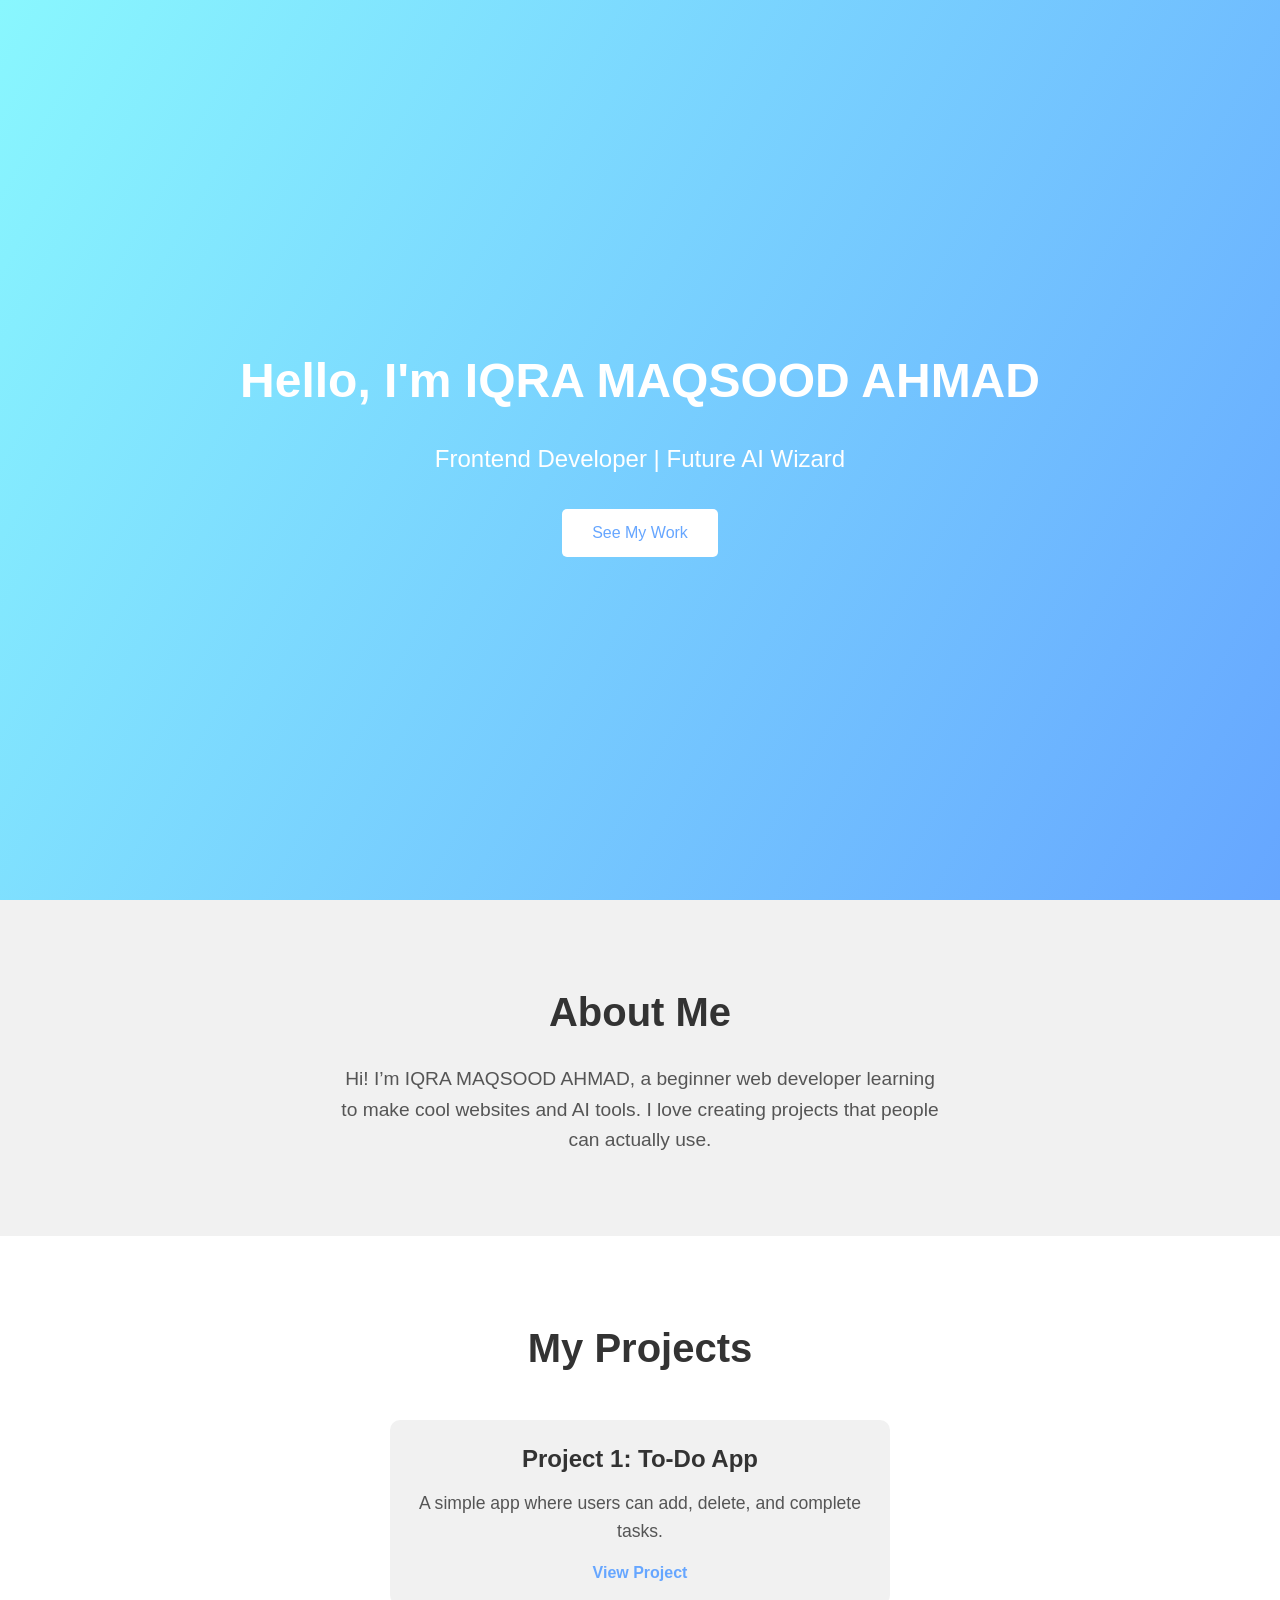
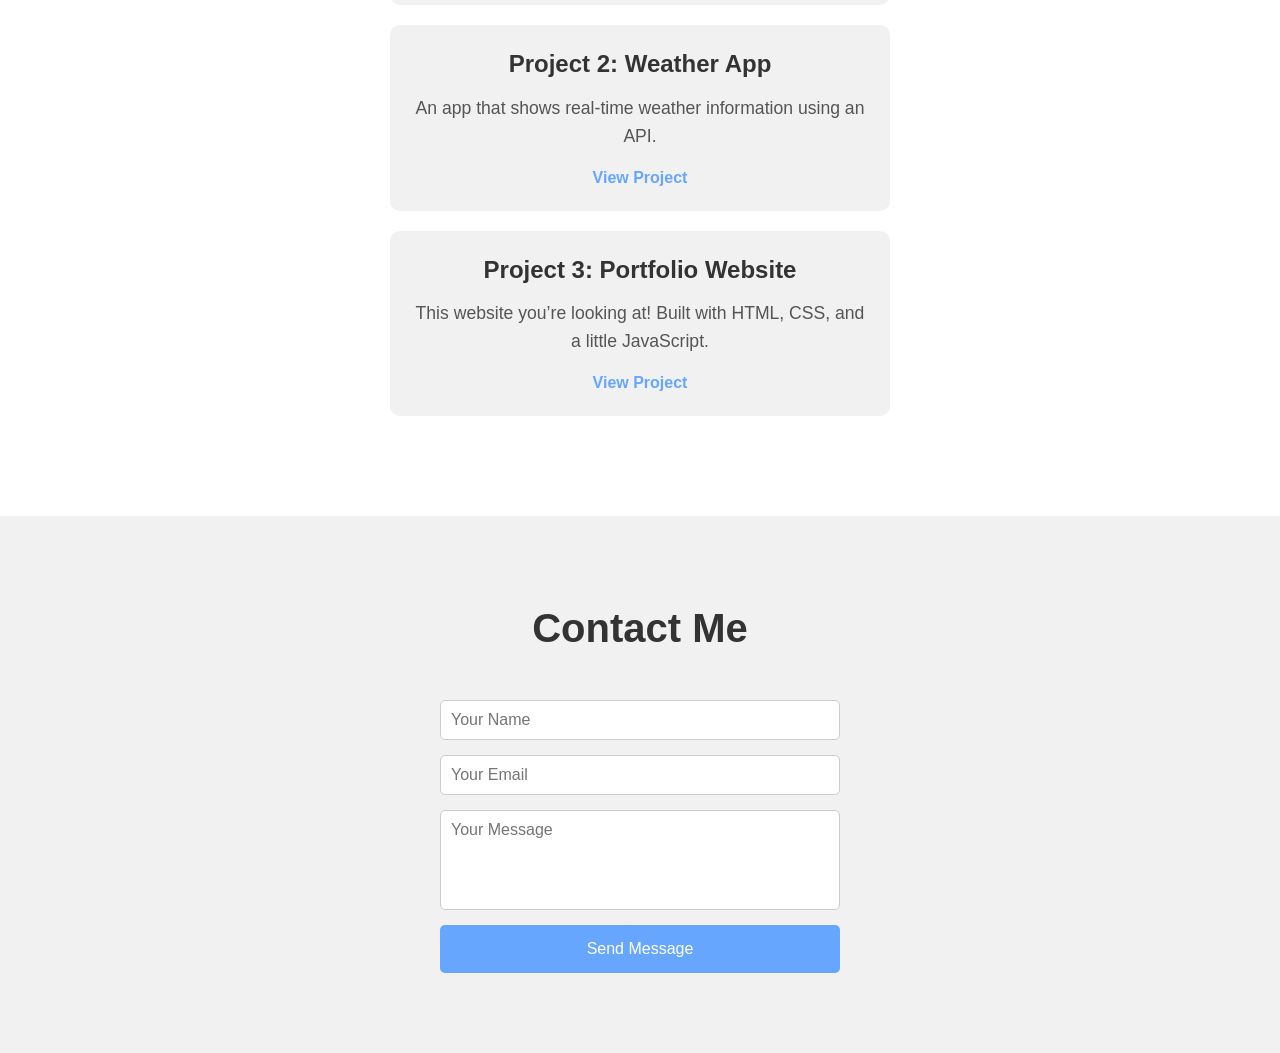
==== MyPortfolio/index.html @ d713c071 "Add files via upload" ====
<!DOCTYPE html>
<html lang="en">
<head>
  <meta charset="UTF-8">
  <meta name="viewport" content="width=device-width, initial-scale=1.0">
  <title>My First Website</title>
  <link rel="stylesheet" href="style.css">
</head>
<body>

  <!-- HERO SECTION -->
  <section id="hero">
    <h1>Hello, I'm IQRA MAQSOOD AHMAD</h1>
    <p>Frontend Developer | Future AI Wizard</p>
    <button>See My Work</button>
  </section>

  <!-- ABOUT SECTION -->
  <section id="about">
    <h2>About Me</h2>
    <p>Hi! I’m IQRA MAQSOOD AHMAD, a beginner web developer learning to make cool websites and AI tools. I love creating projects that people can actually use.</p>
  </section>

  <!-- PROJECTS SECTION -->
  <section id="projects">
    <h2>My Projects</h2>

    <div class="project">
      <h3>Project 1: To-Do App</h3>
      <p>A simple app where users can add, delete, and complete tasks.</p>
      <a href="#">View Project</a>
    </div>

    <div class="project">
      <h3>Project 2: Weather App</h3>
      <p>An app that shows real-time weather information using an API.</p>
      <a href="#">View Project</a>
    </div>

    <div class="project">
      <h3>Project 3: Portfolio Website</h3>
      <p>This website you’re looking at! Built with HTML, CSS, and a little JavaScript.</p>
      <a href="#">View Project</a>
    </div>
  </section>

</body>
<!-- CONTACT SECTION -->
<section id="contact">
  <h2>Contact Me</h2>
  <form>
    <input type="text" placeholder="Your Name" required>
    <input type="email" placeholder="Your Email" required>
    <textarea placeholder="Your Message" required></textarea>
    <button type="submit">Send Message</button>
  </form>
</section>
</html>
---- MyPortfolio/style.css ----
/* ABOUT SECTION */
#about {
  padding: 80px 20px;
  background: #f1f1f1;
  text-align: center;
}

#about h2 {
  font-size: 2.5em;
  margin-bottom: 20px;
  color: #333;
}

#about p {
  font-size: 1.2em;
  max-width: 600px;
  margin: auto;
  color: #555;
  line-height: 1.6;
}/* PROJECTS SECTION */
#projects {
  padding: 80px 20px;
  background: #ffffff;
  text-align: center;
}

#projects h2 {
  font-size: 2.5em;
  margin-bottom: 40px;
  color: #333;
}

.project {
  background: #f1f1f1;
  margin: 20px auto;
  padding: 20px;
  max-width: 500px;
  border-radius: 10px;
  transition: transform 0.3s;
}

.project:hover {
  transform: scale(1.05);
}

.project h3 {
  font-size: 1.5em;
  margin-bottom: 10px;
}

.project p {
  font-size: 1.1em;
  color: #555;
  margin-bottom: 15px;
}

.project a {
  text-decoration: none;
  color: #66a6ff;
  font-weight: bold;
}

.project a:hover {
  color: #89f7fe;
}
/* RESET DEFAULT STYLES */
* {
  margin: 0;
  padding: 0;
  box-sizing: border-box;
  font-family: 'Arial', sans-serif;
}

/* BODY STYLING */
body {
  line-height: 1.6;
  background: #ffffff;
  color: #333;
}

/* HERO SECTION */
#hero {
  height: 100vh;
  display: flex;
  flex-direction: column;
  justify-content: center;
  align-items: center;
  background: linear-gradient(120deg, #89f7fe, #66a6ff);
  color: white;
  text-align: center;
}

#hero h1 {
  font-size: 3em;
  margin-bottom: 20px;
}

#hero p {
  font-size: 1.5em;
  margin-bottom: 30px;
}

#hero button {
  padding: 15px 30px;
  font-size: 1em;
  border: none;
  border-radius: 5px;
  background: white;
  color: #66a6ff;
  cursor: pointer;
  transition: 0.3s;
}

#hero button:hover {
  background: #f0f0f0;
}

/* ABOUT SECTION */
#about {
  padding: 80px 20px;
  background: #f1f1f1;
  text-align: center;
}

#about h2 {
  font-size: 2.5em;
  margin-bottom: 20px;
  color: #333;
}

#about p {
  font-size: 1.2em;
  max-width: 600px;
  margin: auto;
  color: #555;
  line-height: 1.6;
}

/* PROJECTS SECTION */
#projects {
  padding: 80px 20px;
  background: #ffffff;
  text-align: center;
}

#projects h2 {
  font-size: 2.5em;
  margin-bottom: 40px;
  color: #333;
}

.project {
  background: #f1f1f1;
  margin: 20px auto;
  padding: 20px;
  max-width: 500px;
  border-radius: 10px;
  transition: transform 0.3s;
}

.project:hover {
  transform: scale(1.05);
}

.project h3 {
  font-size: 1.5em;
  margin-bottom: 10px;
}

.project p {
  font-size: 1.1em;
  color: #555;
  margin-bottom: 15px;
}

.project a {
  text-decoration: none;
  color: #66a6ff;
  font-weight: bold;
}

.project a:hover {
  color: #89f7fe;
}/* CONTACT SECTION */
#contact {
  padding: 80px 20px;
  background: #f1f1f1;
  text-align: center;
}

#contact h2 {
  font-size: 2.5em;
  margin-bottom: 40px;
  color: #333;
}

#contact form {
  display: flex;
  flex-direction: column;
  gap: 15px;
  max-width: 400px;
  margin: auto;
}

#contact input,
#contact textarea {
  padding: 10px;
  border: 1px solid #ccc;
  border-radius: 5px;
  font-size: 1em;
}

#contact textarea {
  resize: none;
  height: 100px;
}

#contact button {
  padding: 15px;
  background: #66a6ff;
  color: white;
  border: none;
  border-radius: 5px;
  cursor: pointer;
  font-size: 1em;
  transition: 0.3s;
}

#contact button:hover {
  background: #89f7fe;
}
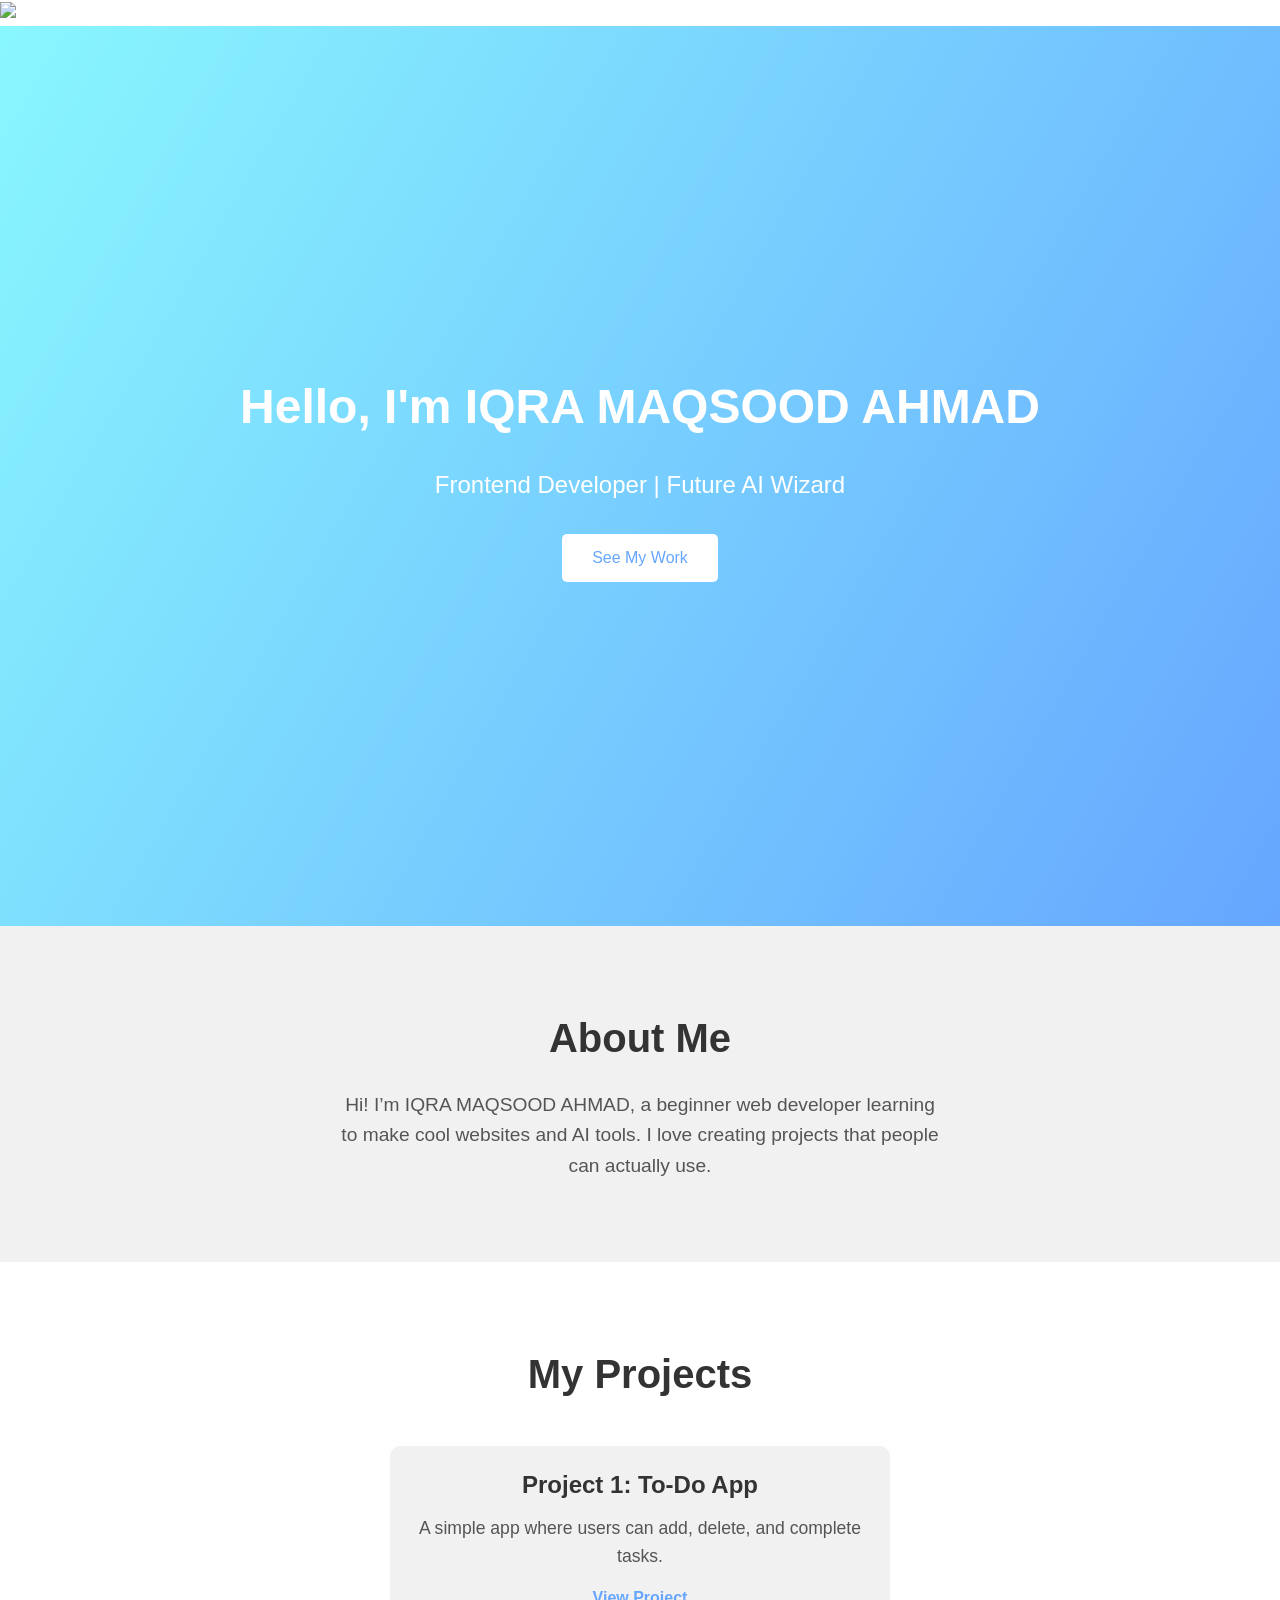
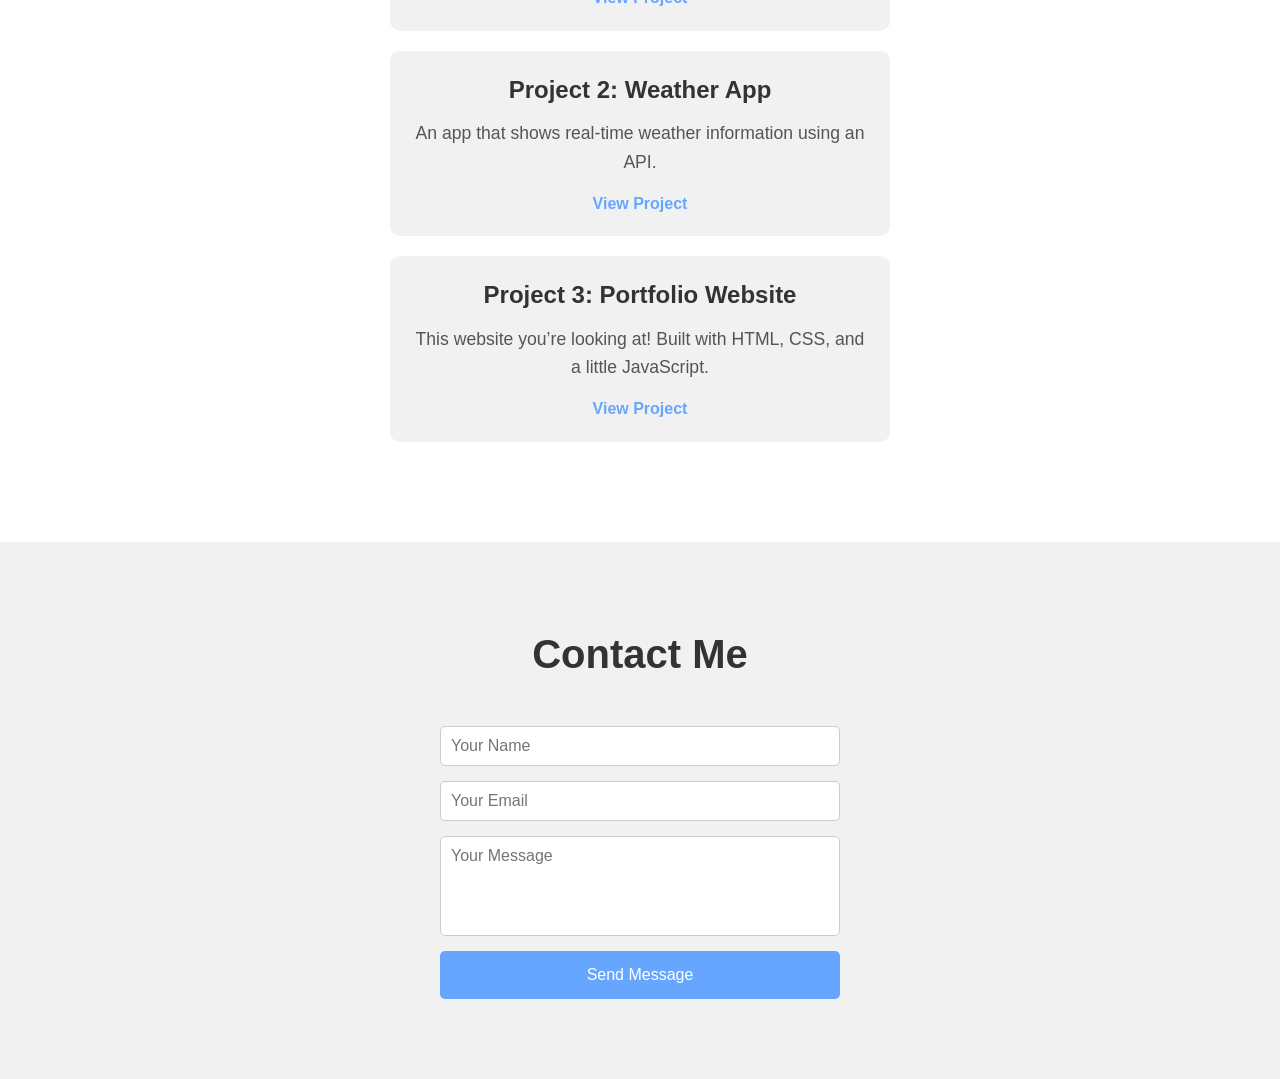
==== commit 61ce2ca5: "Update index.html" ====
--- a/MyPortfolio/index.html
+++ b/MyPortfolio/index.html
@@ -9,6 +9,7 @@
 <body>
 
   <!-- HERO SECTION -->
+  <img src="profile.jpg" class="profile-pic">
   <section id="hero">
     <h1>Hello, I'm IQRA MAQSOOD AHMAD</h1>
     <p>Frontend Developer | Future AI Wizard</p>
@@ -55,4 +56,5 @@
     <button type="submit">Send Message</button>
   </form>
 </section>
-</html>+
+</html>
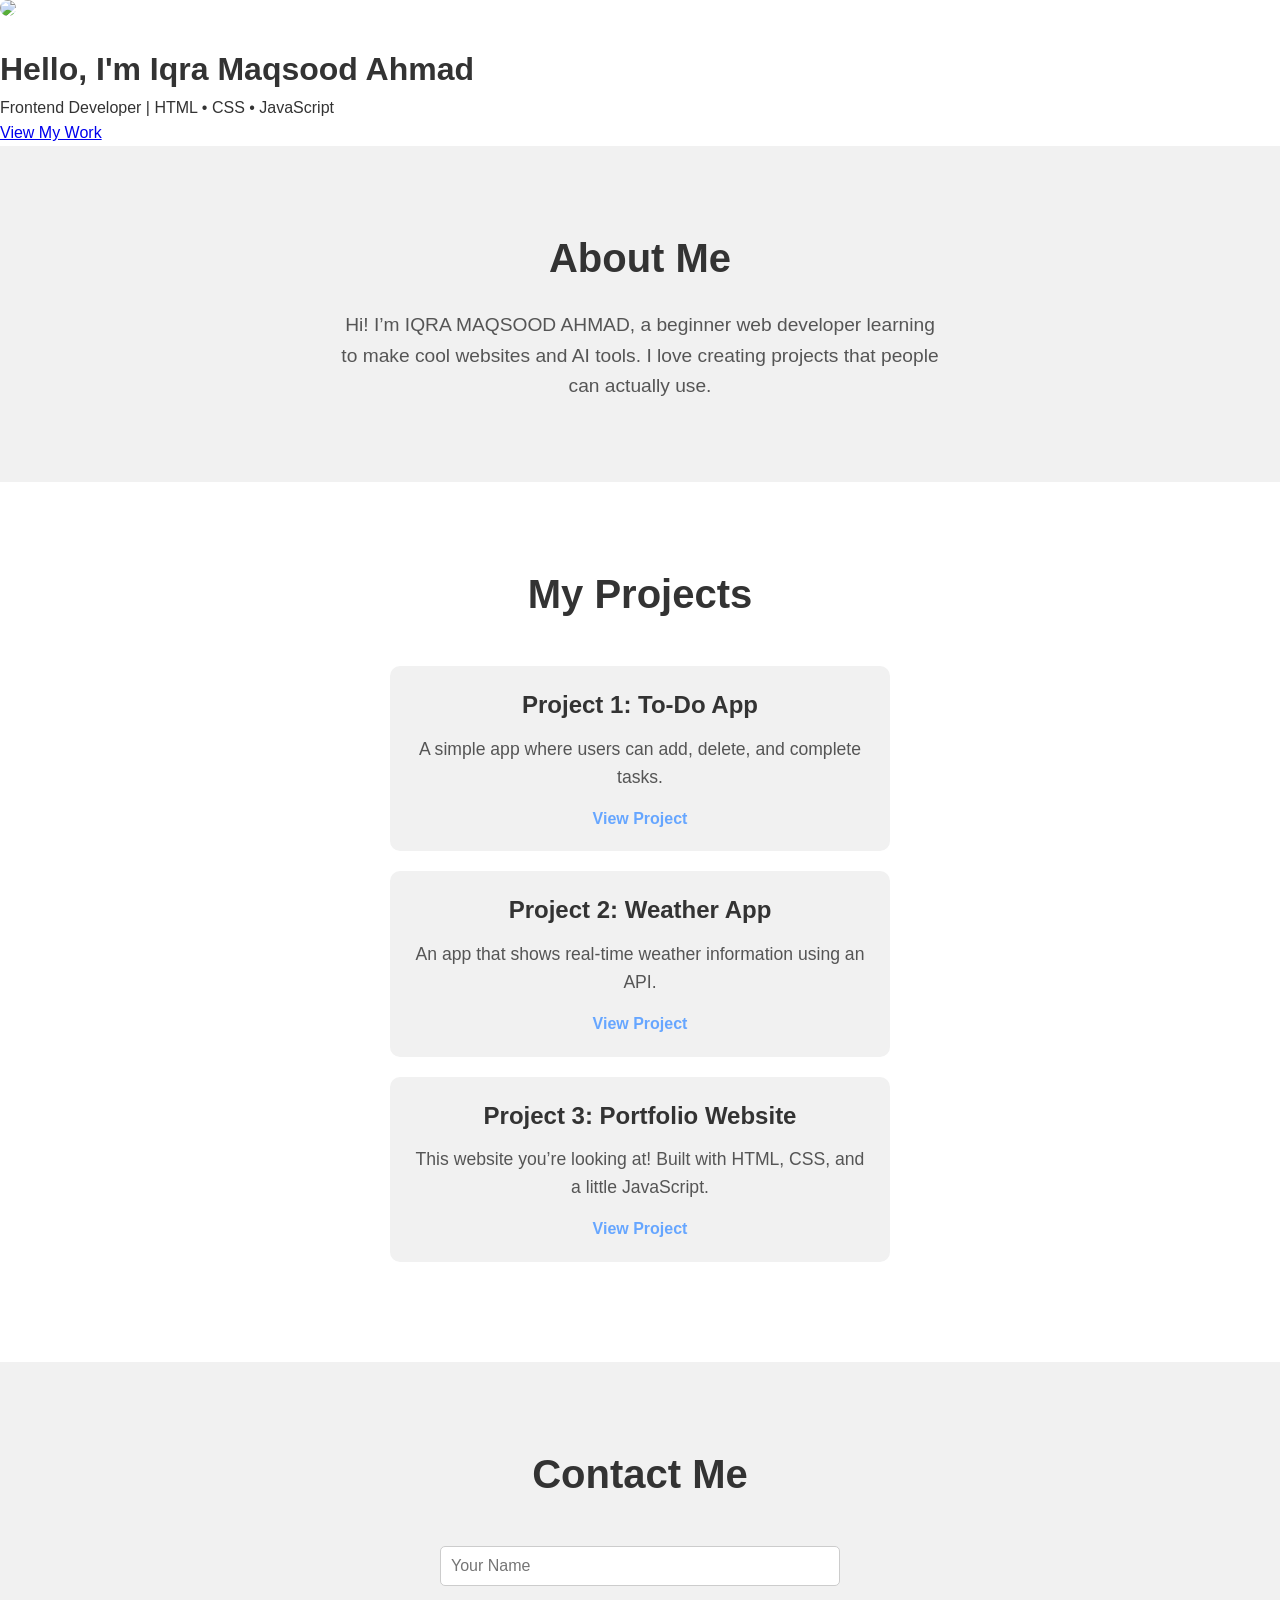
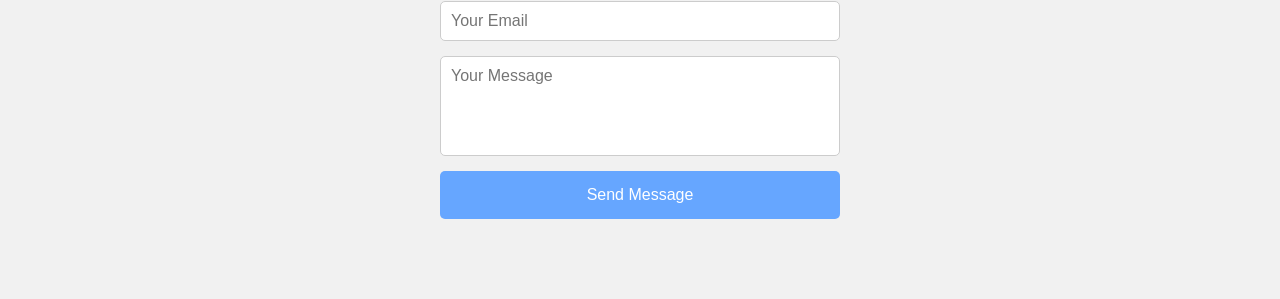
==== commit bd2e241c: "Update index.html" ====
--- a/MyPortfolio/index.html
+++ b/MyPortfolio/index.html
@@ -10,12 +10,11 @@
 
   <!-- HERO SECTION -->
   <img src="profile.jpg" class="profile-pic">
-  <section id="hero">
-    <h1>Hello, I'm IQRA MAQSOOD AHMAD</h1>
-    <p>Frontend Developer | Future AI Wizard</p>
-    <button>See My Work</button>
-  </section>
+  <h1>Hello, I'm Iqra Maqsood Ahmad</h1>
+<p>Frontend Developer | HTML • CSS • JavaScript</p>
 
+<a href="#projects" class="btn">View My Work</a> 
+ 
   <!-- ABOUT SECTION -->
   <section id="about">
     <h2>About Me</h2>
@@ -58,3 +57,4 @@
 </section>
 
 </html>
+
--- a/MyPortfolio/style.css
+++ b/MyPortfolio/style.css
@@ -22,6 +22,10 @@
   padding: 80px 20px;
   background: #ffffff;
   text-align: center;
+} .profile-pic{
+width:150px;
+border-radius:50%;
+margin-bottom:20px;
 }
 
 #projects h2 {
@@ -228,4 +232,5 @@
 
 #contact button:hover {
   background: #89f7fe;
-}+
+}
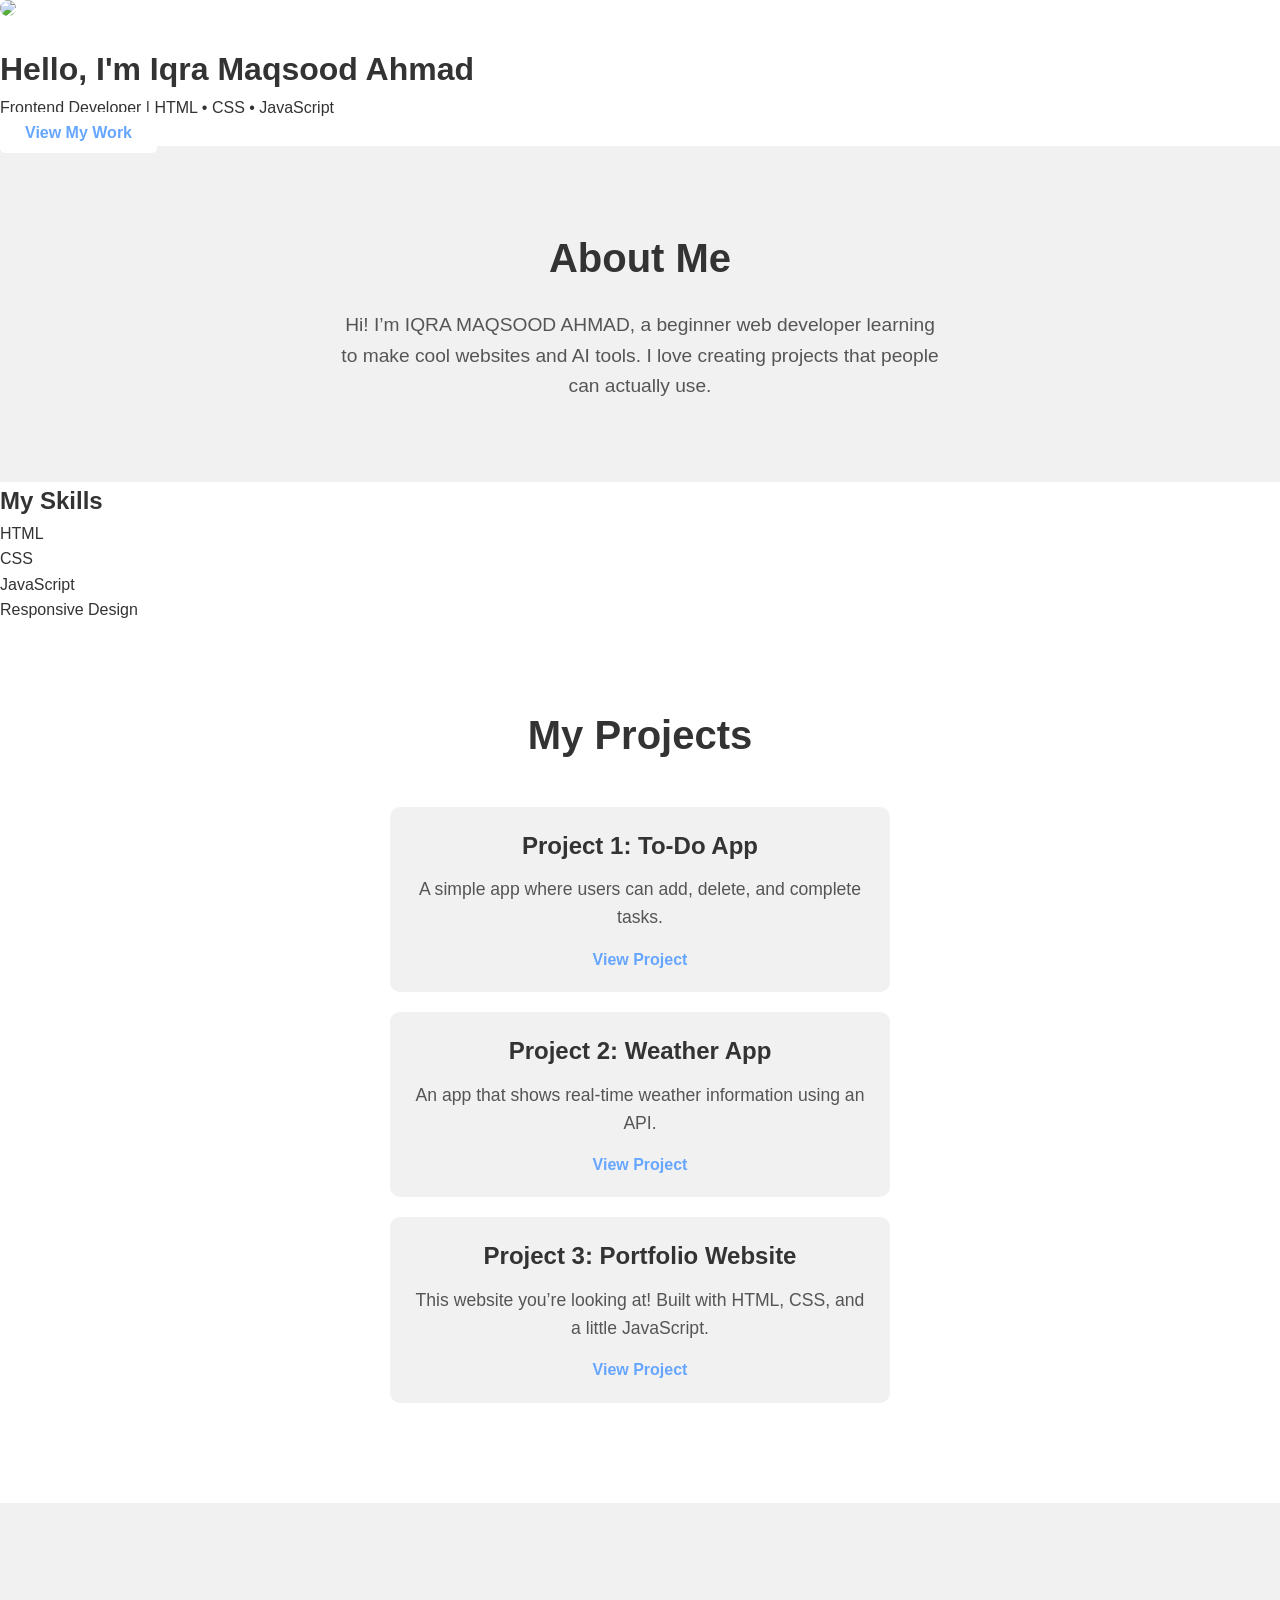
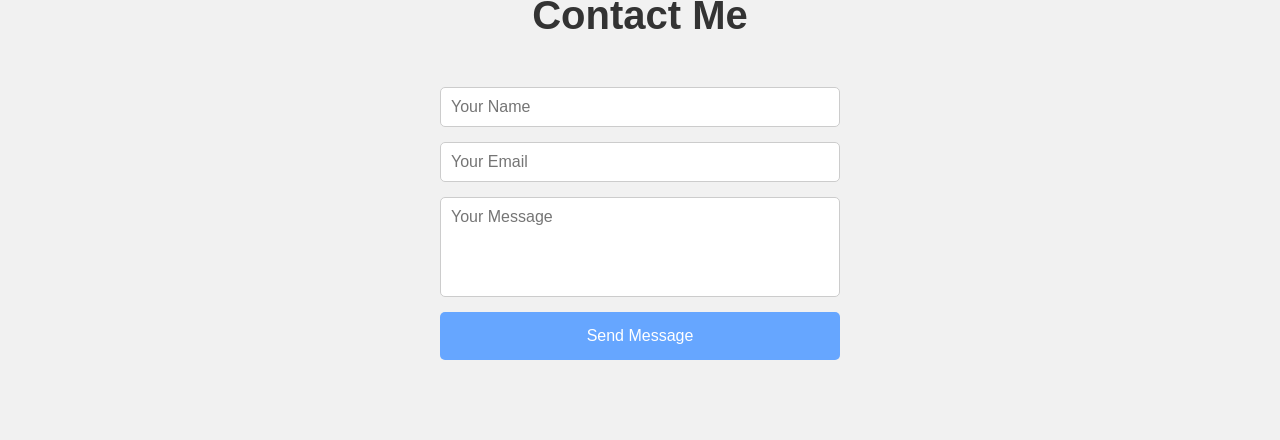
==== commit 00eec702: "Update index.html" ====
--- a/MyPortfolio/index.html
+++ b/MyPortfolio/index.html
@@ -20,6 +20,17 @@
     <h2>About Me</h2>
     <p>Hi! I’m IQRA MAQSOOD AHMAD, a beginner web developer learning to make cool websites and AI tools. I love creating projects that people can actually use.</p>
   </section>
+  <section id="skills">
+<h2>My Skills</h2>
+
+<div class="skills-container">
+<p>HTML</p>
+<p>CSS</p>
+<p>JavaScript</p>
+<p>Responsive Design</p>
+</div>
+
+</section>
 
   <!-- PROJECTS SECTION -->
   <section id="projects">
@@ -58,3 +69,4 @@
 
 </html>
 
+
--- a/MyPortfolio/style.css
+++ b/MyPortfolio/style.css
@@ -234,3 +234,12 @@
   background: #89f7fe;
 
 }
+.btn{
+background:white;
+color:#66a6ff;
+padding:12px 25px;
+border-radius:5px;
+text-decoration:none;
+font-weight:bold;
+}
+
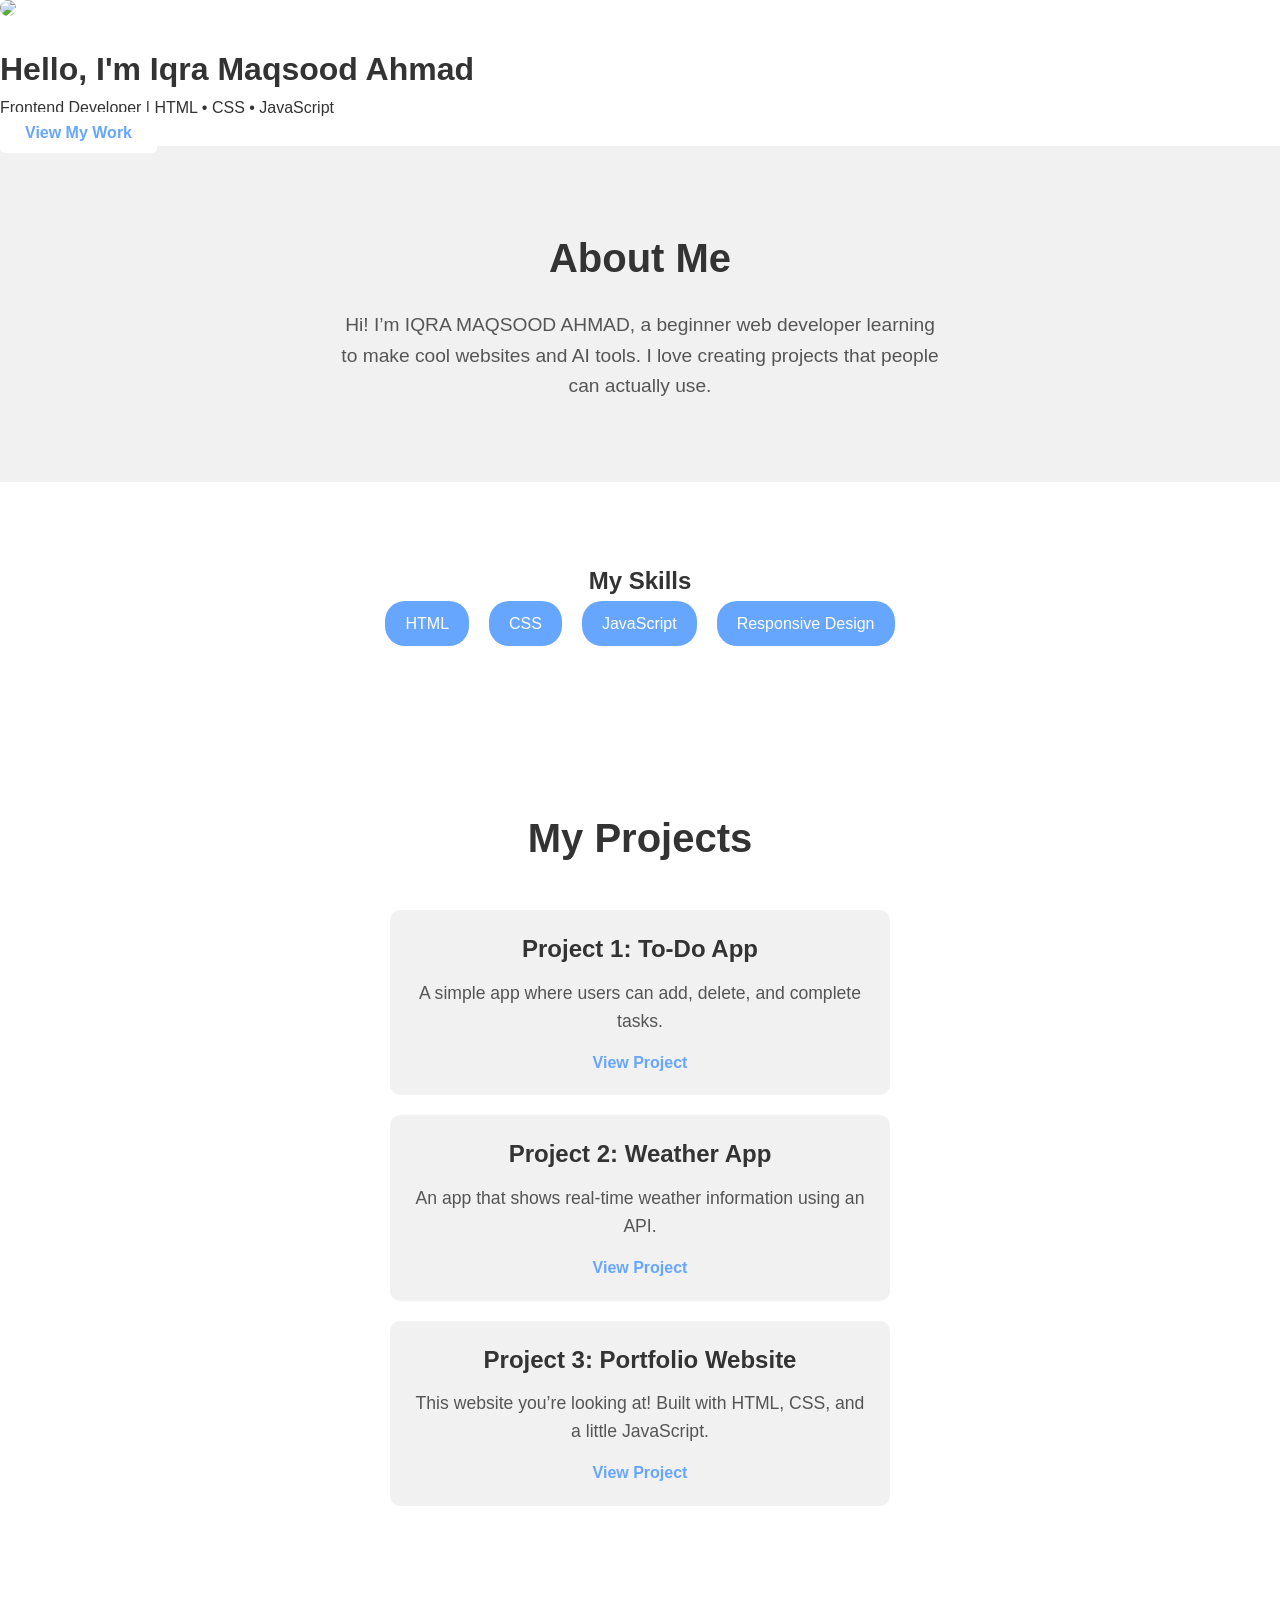
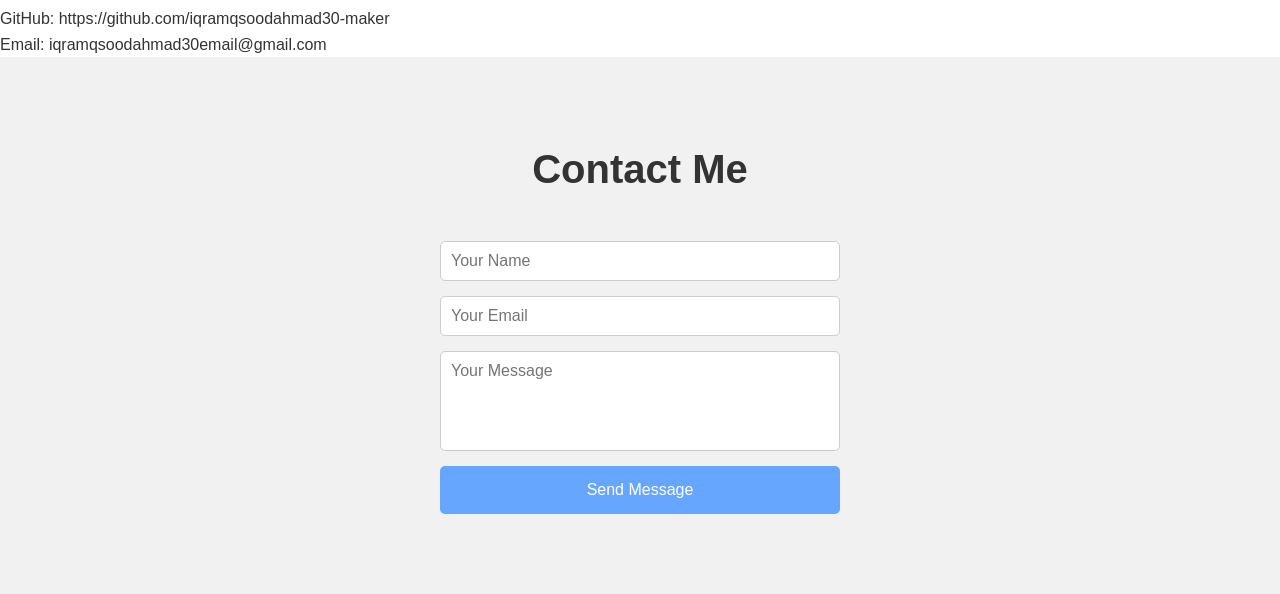
==== commit 595ce5f1: "Update index.html" ====
--- a/MyPortfolio/index.html
+++ b/MyPortfolio/index.html
@@ -57,6 +57,8 @@
 
 </body>
 <!-- CONTACT SECTION -->
+  <p>GitHub: https://github.com/iqramqsoodahmad30-maker</p>
+<p>Email: iqramqsoodahmad30email@gmail.com</p>
 <section id="contact">
   <h2>Contact Me</h2>
   <form>
@@ -70,3 +72,4 @@
 </html>
 
 
+
--- a/MyPortfolio/style.css
+++ b/MyPortfolio/style.css
@@ -241,5 +241,23 @@
 border-radius:5px;
 text-decoration:none;
 font-weight:bold;
-}
-
+} #skills{
+padding:80px;
+text-align:center;
+}
+
+.skills-container{
+display:flex;
+justify-content:center;
+gap:20px;
+flex-wrap:wrap;
+}
+
+.skills-container p{
+background:#66a6ff;
+color:white;
+padding:10px 20px;
+border-radius:20px;
+}
+
+
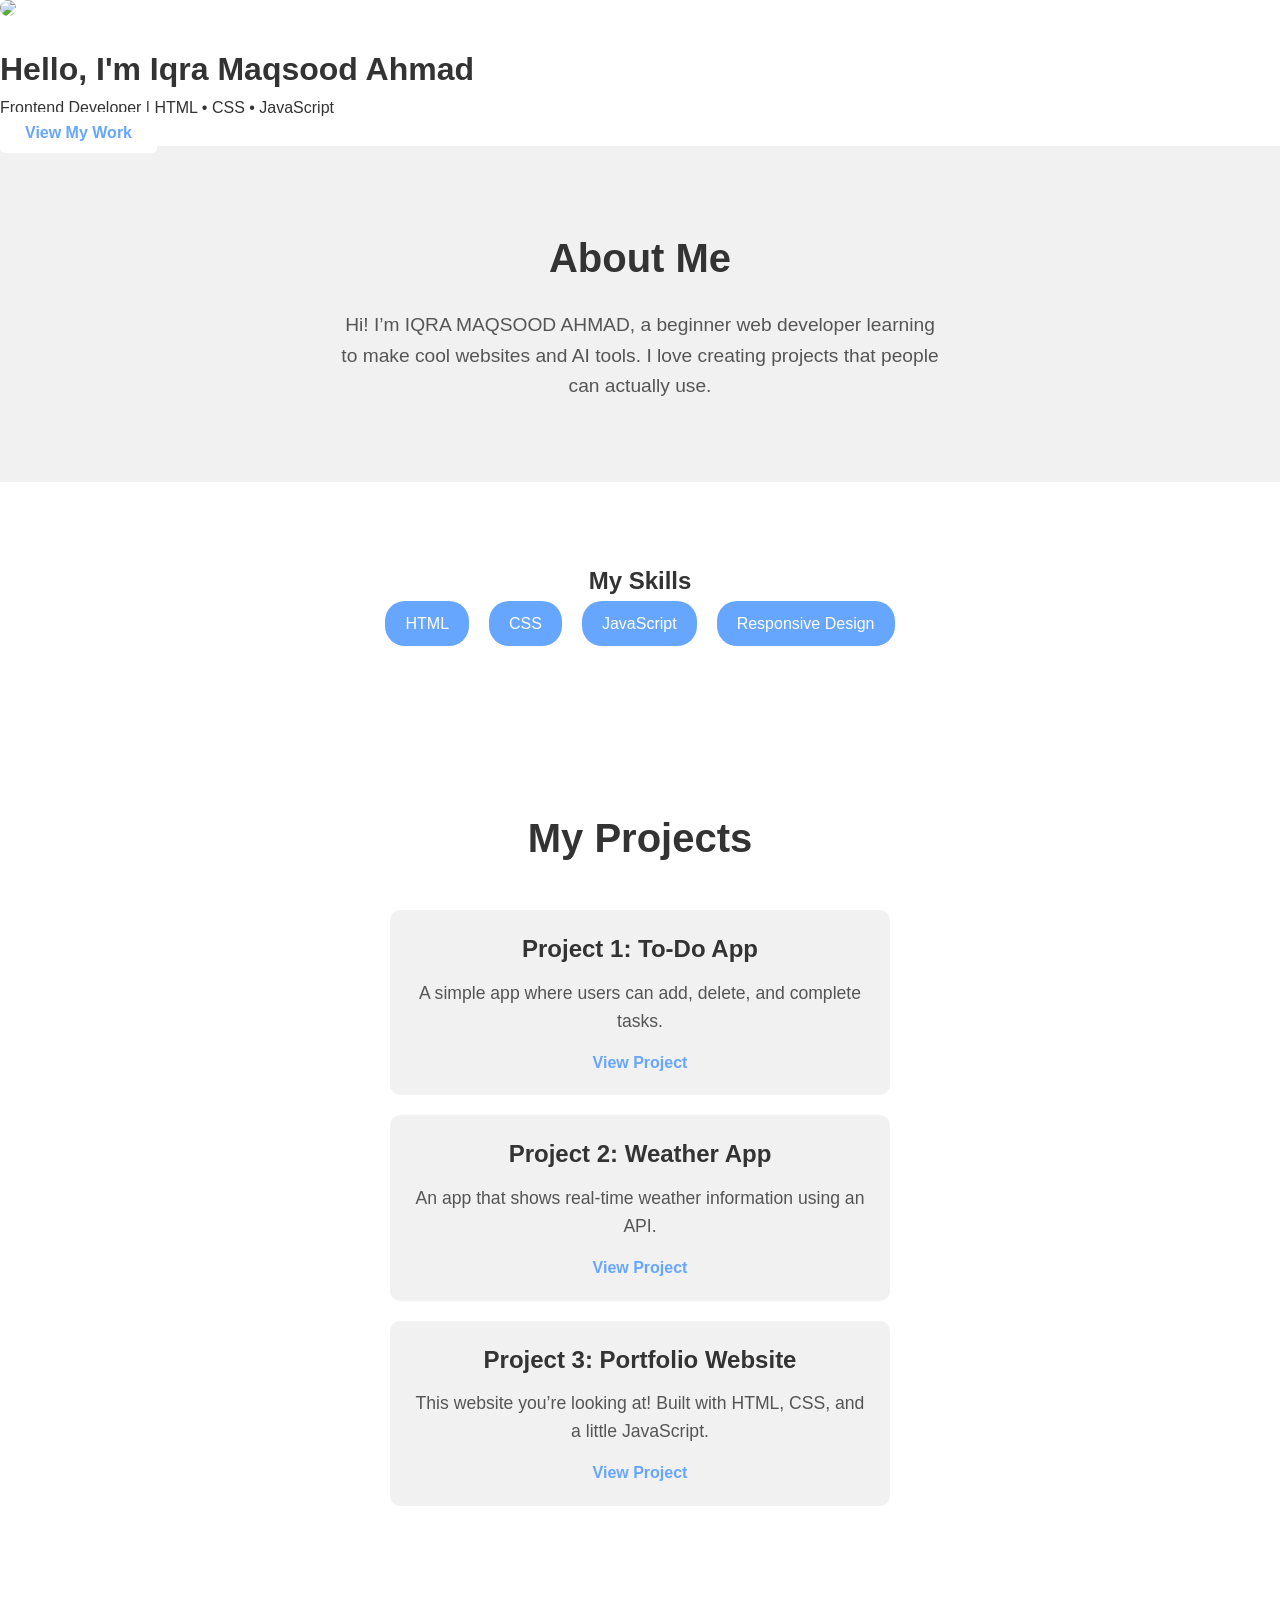
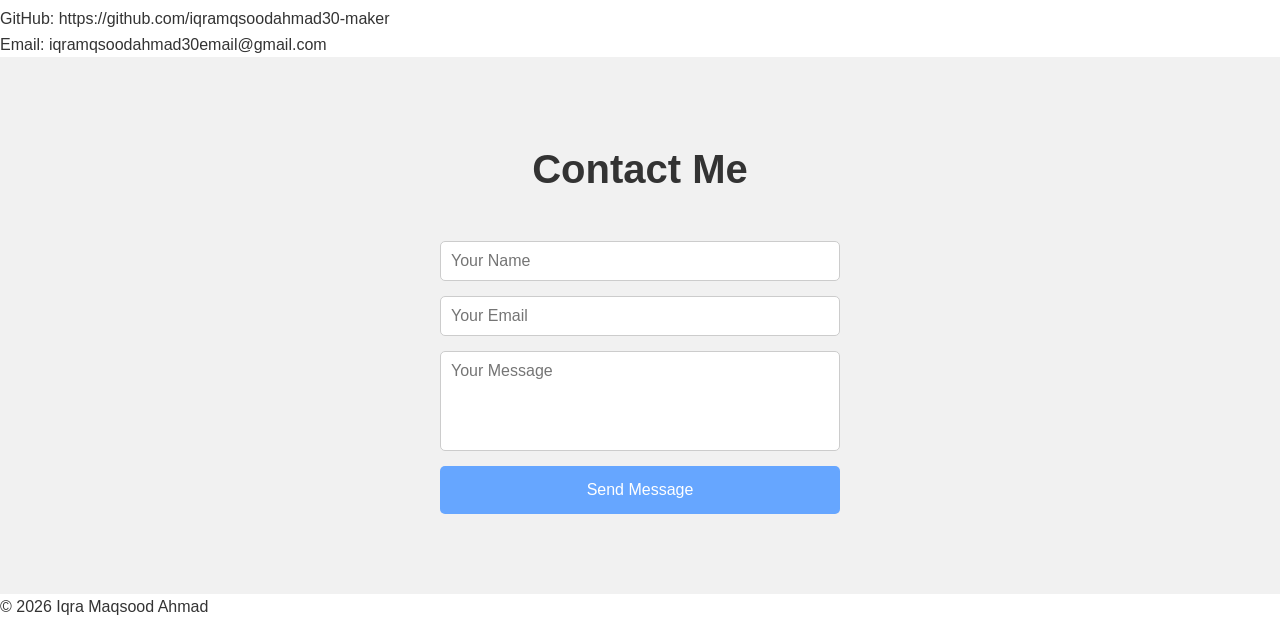
==== commit 0cfa101c: "Update index.html" ====
--- a/MyPortfolio/index.html
+++ b/MyPortfolio/index.html
@@ -68,8 +68,11 @@
     <button type="submit">Send Message</button>
   </form>
 </section>
-
+<footer>
+<p>© 2026 Iqra Maqsood Ahmad</p>
+</footer>
 </html>
 
 
 
+
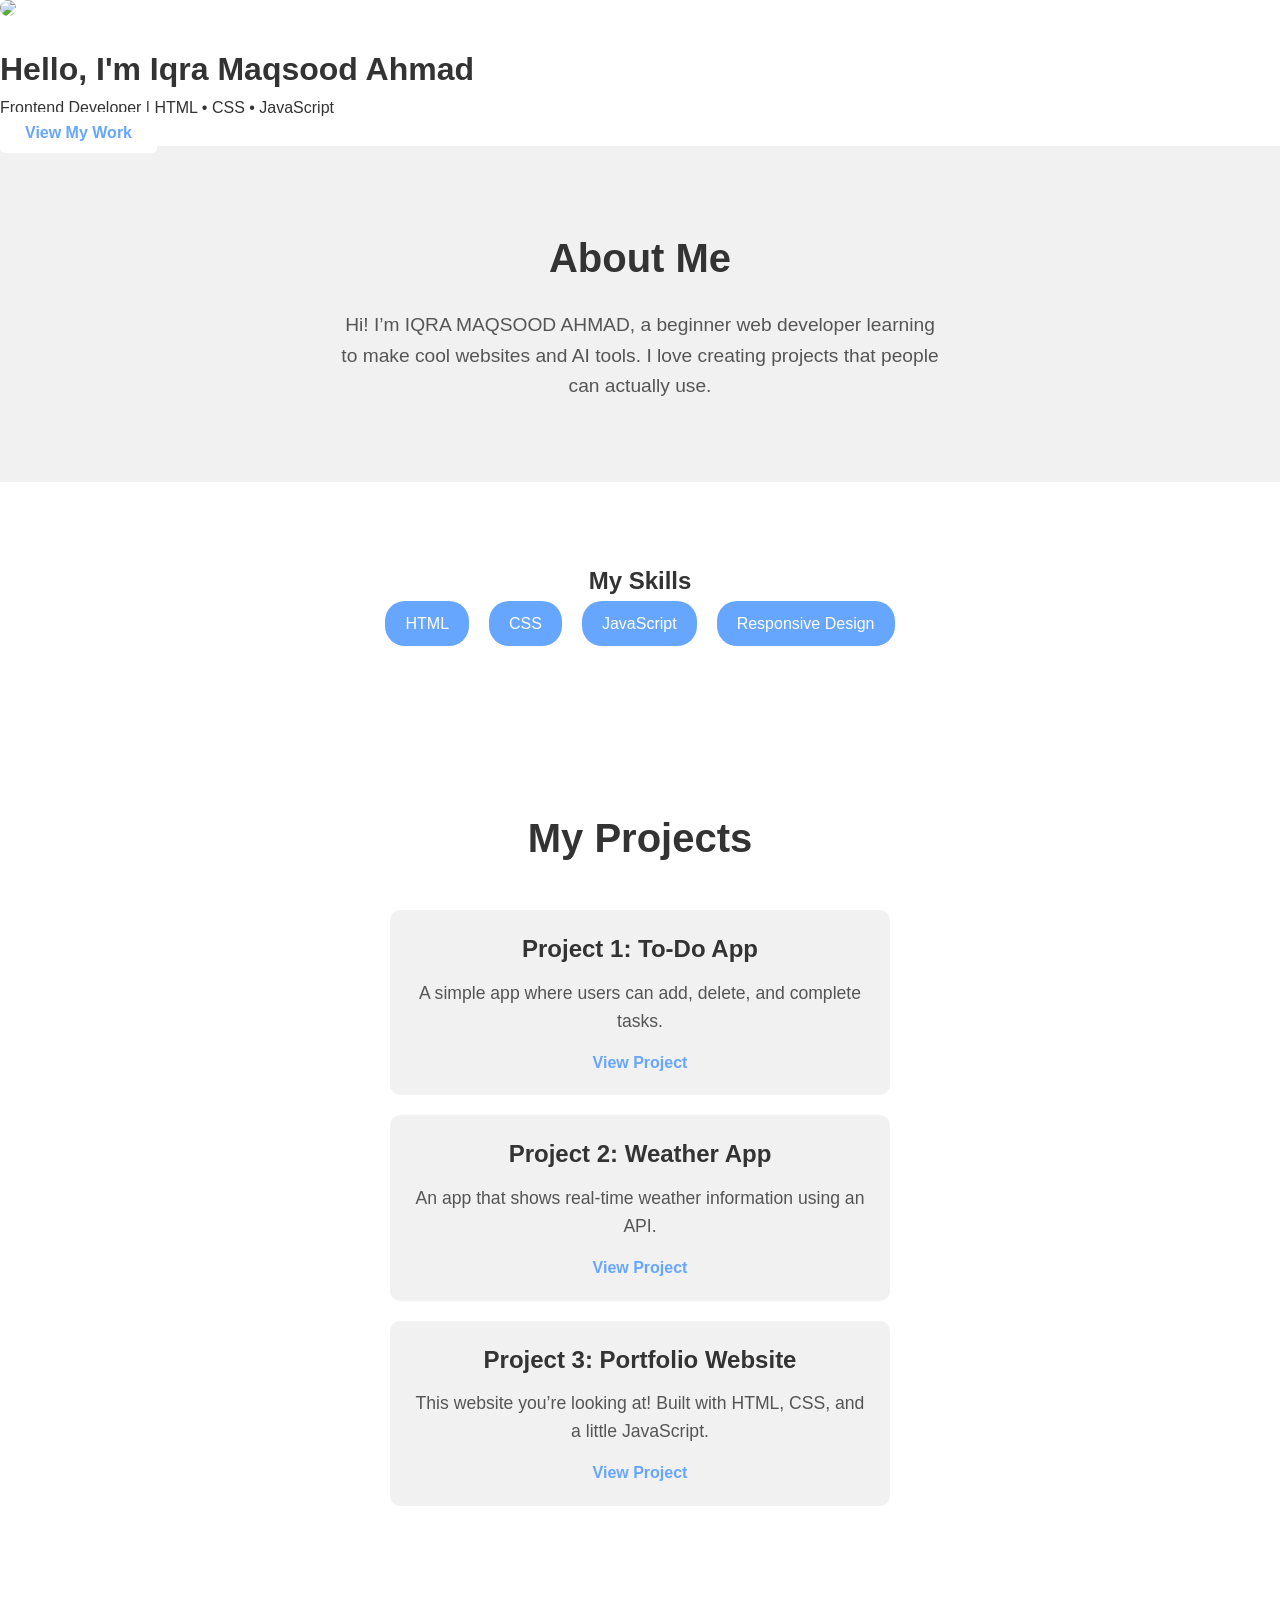
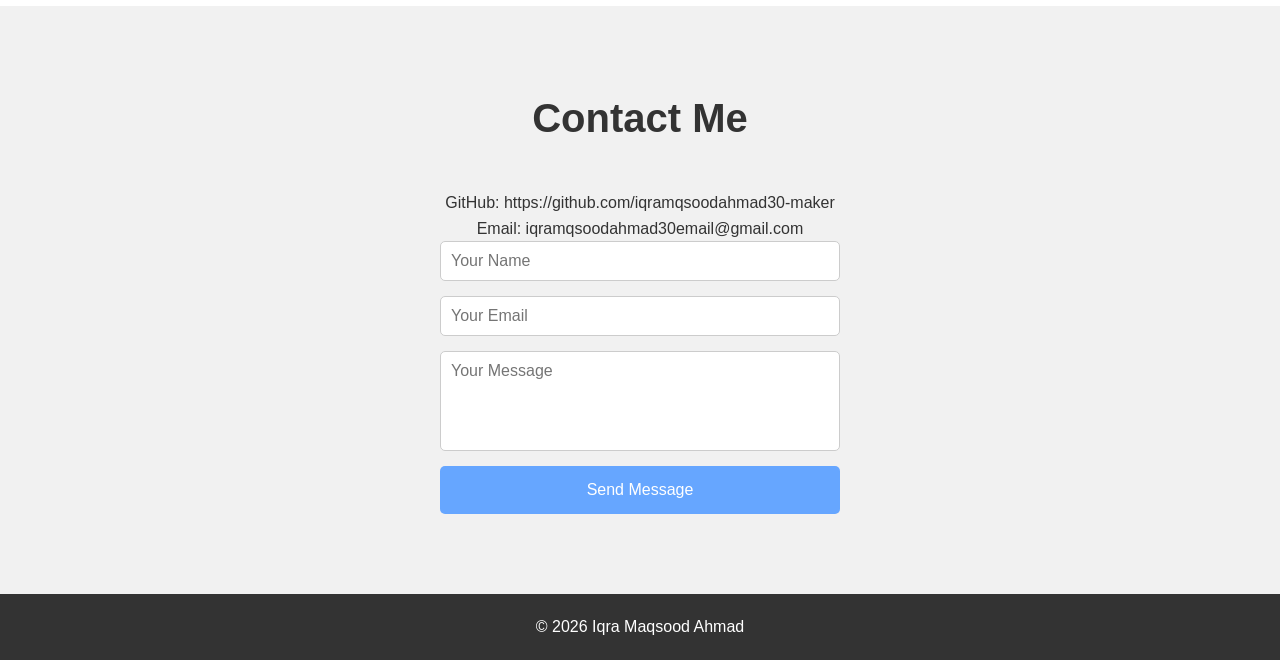
==== commit 6f6580a0: "Update index.html" ====
--- a/MyPortfolio/index.html
+++ b/MyPortfolio/index.html
@@ -6,21 +6,24 @@
   <title>My First Website</title>
   <link rel="stylesheet" href="style.css">
 </head>
+
 <body>
 
-  <!-- HERO SECTION -->
-  <img src="profile.jpg" class="profile-pic">
-  <h1>Hello, I'm Iqra Maqsood Ahmad</h1>
+<!-- HERO SECTION -->
+<img src="profile.jpg" class="profile-pic">
+<h1>Hello, I'm Iqra Maqsood Ahmad</h1>
 <p>Frontend Developer | HTML • CSS • JavaScript</p>
 
-<a href="#projects" class="btn">View My Work</a> 
- 
-  <!-- ABOUT SECTION -->
-  <section id="about">
-    <h2>About Me</h2>
-    <p>Hi! I’m IQRA MAQSOOD AHMAD, a beginner web developer learning to make cool websites and AI tools. I love creating projects that people can actually use.</p>
-  </section>
-  <section id="skills">
+<a href="#projects" class="btn">View My Work</a>
+
+<!-- ABOUT SECTION -->
+<section id="about">
+  <h2>About Me</h2>
+  <p>Hi! I’m IQRA MAQSOOD AHMAD, a beginner web developer learning to make cool websites and AI tools. I love creating projects that people can actually use.</p>
+</section>
+
+<!-- SKILLS SECTION -->
+<section id="skills">
 <h2>My Skills</h2>
 
 <div class="skills-container">
@@ -32,35 +35,36 @@
 
 </section>
 
-  <!-- PROJECTS SECTION -->
-  <section id="projects">
-    <h2>My Projects</h2>
+<!-- PROJECTS SECTION -->
+<section id="projects">
+  <h2>My Projects</h2>
 
-    <div class="project">
-      <h3>Project 1: To-Do App</h3>
-      <p>A simple app where users can add, delete, and complete tasks.</p>
-      <a href="#">View Project</a>
-    </div>
+  <div class="project">
+    <h3>Project 1: To-Do App</h3>
+    <p>A simple app where users can add, delete, and complete tasks.</p>
+    <a href="#">View Project</a>
+  </div>
 
-    <div class="project">
-      <h3>Project 2: Weather App</h3>
-      <p>An app that shows real-time weather information using an API.</p>
-      <a href="#">View Project</a>
-    </div>
+  <div class="project">
+    <h3>Project 2: Weather App</h3>
+    <p>An app that shows real-time weather information using an API.</p>
+    <a href="#">View Project</a>
+  </div>
 
-    <div class="project">
-      <h3>Project 3: Portfolio Website</h3>
-      <p>This website you’re looking at! Built with HTML, CSS, and a little JavaScript.</p>
-      <a href="#">View Project</a>
-    </div>
-  </section>
+  <div class="project">
+    <h3>Project 3: Portfolio Website</h3>
+    <p>This website you’re looking at! Built with HTML, CSS, and a little JavaScript.</p>
+    <a href="#">View Project</a>
+  </div>
+</section>
 
-</body>
 <!-- CONTACT SECTION -->
-  <p>GitHub: https://github.com/iqramqsoodahmad30-maker</p>
-<p>Email: iqramqsoodahmad30email@gmail.com</p>
 <section id="contact">
   <h2>Contact Me</h2>
+
+  <p>GitHub: https://github.com/iqramqsoodahmad30-maker</p>
+  <p>Email: iqramqsoodahmad30email@gmail.com</p>
+
   <form>
     <input type="text" placeholder="Your Name" required>
     <input type="email" placeholder="Your Email" required>
@@ -68,11 +72,10 @@
     <button type="submit">Send Message</button>
   </form>
 </section>
+
 <footer>
 <p>© 2026 Iqra Maqsood Ahmad</p>
 </footer>
+
+</body>
 </html>
-
-
-
-
--- a/MyPortfolio/style.css
+++ b/MyPortfolio/style.css
@@ -259,5 +259,11 @@
 padding:10px 20px;
 border-radius:20px;
 }
-
-
+footer{
+text-align:center;
+padding:20px;
+background:#333;
+color:white;
+}
+
+
